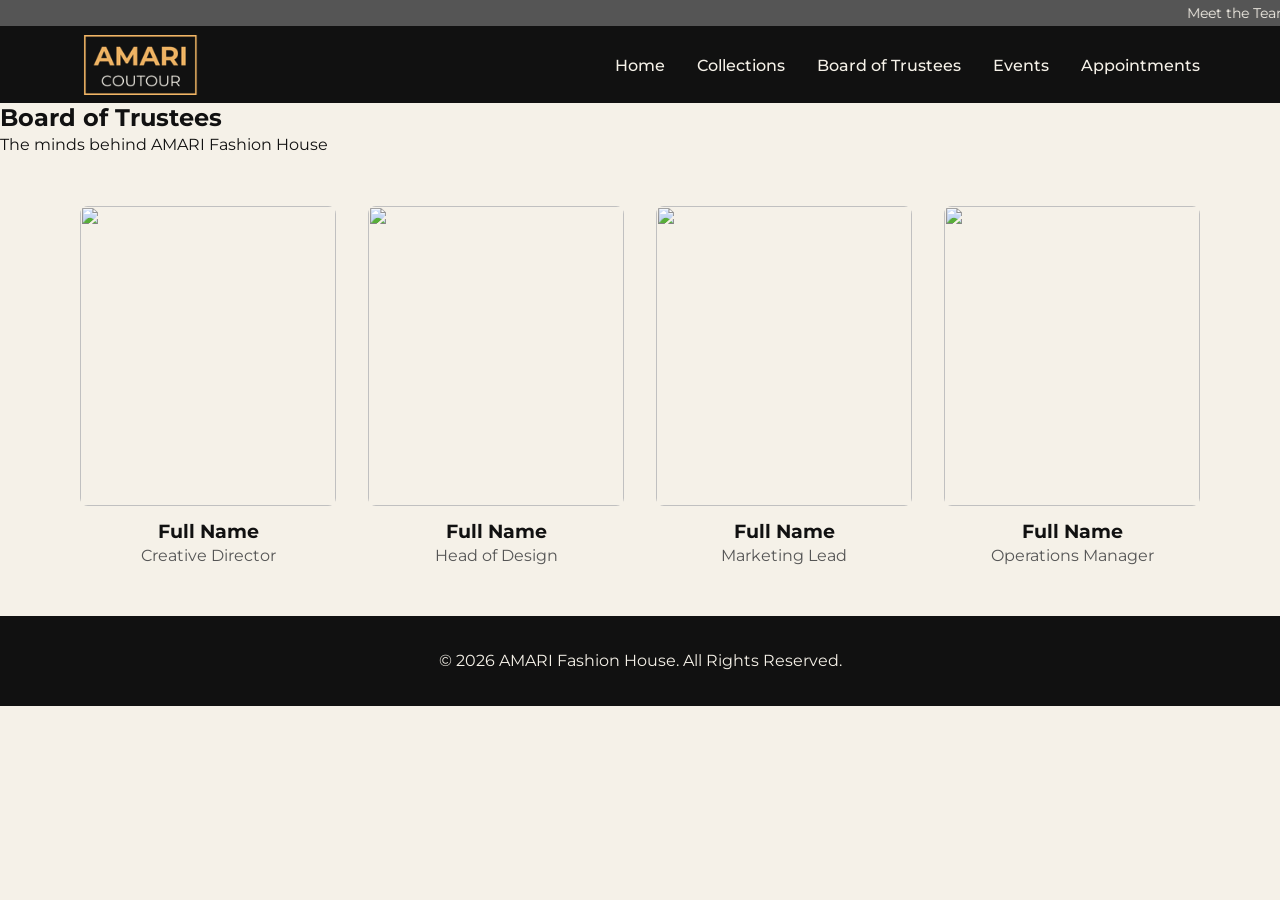
==== board.html @ ef26df4c "project blueprint" ====
<!DOCTYPE html>
<html lang="en">
<head>
    <meta charset="UTF-8">
    <meta name="viewport" content="width=device-width, initial-scale=1.0">
    <title>Board of Trustees | AMARI</title>
    <link rel="stylesheet" href="css/style.css">
    <link rel="stylesheet" href="css/board.css">
</head>

<body>

<marquee>Meet the Team Behind AMARI Fashion House</marquee>

<header>
    <img src="./images/Logos/AmariOfficial.png" alt="amari logo">

    <nav>
        <ul>
            <li><a href="index.html">Home</a></li>
            <li><a href="product.html">Collections</a></li>
            <li><a href="board.html">Board of Trustees</a></li>
            <li><a href="event.html">Events</a></li>
            <li><a href="contact.html">Appointments</a></li>
        </ul>
    </nav>
</header>

<!-- Page Header -->
<section class="page-header">
    <h1>Board of Trustees</h1>
    <p>The minds behind AMARI Fashion House</p>
</section>

<!-- Team Section -->
<section class="board">

    <article class="member">
        <img src="./images/team/member1.jpg" alt="">
        <h3>Full Name</h3>
        <p>Creative Director</p>
    </article>

    <article class="member">
        <img src="./images/team/member2.jpg" alt="">
        <h3>Full Name</h3>
        <p>Head of Design</p>
    </article>

    <article class="member">
        <img src="./images/team/member3.jpg" alt="">
        <h3>Full Name</h3>
        <p>Marketing Lead</p>
    </article>

    <article class="member">
        <img src="./images/team/member4.jpg" alt="">
        <h3>Full Name</h3>
        <p>Operations Manager</p>
    </article>

</section>

<footer>
    <p>© 2026 AMARI Fashion House. All Rights Reserved.</p>
</footer>

</body>
</html>
---- css/style.css ----
@import url('https://fonts.googleapis.com/css2?family=Montserrat:wght@400;600&family=Poppins:wght@300;400;500&display=swap');

:root{
  --text-color: #111111;
  --background-color: #F5F1E8;
  --primary-color: #f0b464;
  --secondary-color: #555555;
  --accent-color: #C9A96E;

  --font-size-xlg: 76px;
  --font-size-lg: 64px;
  --font-size-bg: 32px;
  --font-size-md: 16px;
  --font-size-sm: 14px;
}

*{
  margin: 0;
  padding: 0;
  box-sizing: border-box;
  font-family: 'Montserrat', sans-serif;
}

/* Body */
body {
  background: var(--background-color);
  color: var(--text-color);
  min-height: 100vh;
}

/* Headings */
h1, h2, h3 {
  color: var(--text-color);
}

/* Paragraphs */
p{
  color: var(--text-color);
  font-size: var(--font-size-md);
  line-height: 1.6;
}

/* Buttons */
button {
  background: var(--primary-color);
  color: #fff;
  border: none;
  padding: 12px 24px;
  cursor: pointer;
  margin-top: 10px;
  transition: 0.3s ease;
}

button:hover {
  background: var(--accent-color);
}

/* Marquee */
marquee{
  background-color: var(--secondary-color);
  color: var(--background-color);
  padding: 0.25rem 0;
  font-size: var(--font-size-sm);
  position: absolute;
}

/* Header */
header{
  display: flex;
  justify-content: space-between;
  align-items: center;
  padding: 2.2rem 5rem 0.5rem 5rem;
  background: var(--text-color);
}

header img{
  height: 60px;
}

/* Navigation */
nav ul{
  display: flex;
  list-style: none;
  gap: 2rem;
}

nav a{
  text-decoration: none;
  color: var(--background-color);
  font-weight: 500;
}

nav a:hover{
  color: var(--primary-color);
}

/* Hero Section */
.Hero{
  height: 90vh;
  background: linear-gradient(transparent, black), url("../images/SalesCardImages/f850297ebca636d0d837e245f6a0cebd.jpg");
  background-size: 1080px;
  background-position: center;
  /* text-align: center; */
  justify-content: center;
  padding: 10rem 5rem 0 5rem;
}

.Hero *{
  position: relative;
}

.Hero h2{
  font-size: var(--font-size-xlg);
  margin-bottom: 1rem;
  font-weight: 500;
}

.Hero p{
  font-size: var(--font-size-md);
  font-weight: 500;
  max-width: 600px; 
}
.Hero h2,
.Hero p{
  color: var(--background-color);
  text-shadow: #111111 10px 3px 5px;
}

.Hero button{
  border: 2px solid var(--background-color);
  background:#8e64f02c;
  background-blend-mode:luminosity;
  font-weight: 600;
  letter-spacing: 0.05rem;
  text-shadow: #111111 3px 2px 3px;
  margin: 1rem 0;
}

/* Featured Products */
.featureProduct{
  padding: 4rem 5rem;
}

.featureProduct h2{
  margin-bottom: 2rem;
  font-weight: 100;
  font-size: var(--font-size-bg);
}

.product{
  display: grid;
  grid-template-columns: repeat(auto-fit, minmax(300px, 1fr));
  gap: 2rem;
}

.featureProduct article{
  width: 300px;
}

.featureProduct img{
  width: 100%;
  border-radius: 6px;
}

/* About Section */
.About {
  padding: 4rem 5rem;
  display: grid;
  grid-template-columns: 1fr 1fr;
}

 @media (max-width: 768px) {
  .About {
    grid-template-columns: 1fr;
  }
} 

.About h2{
  margin-bottom: 1rem;
  font-weight: 100;
  font-size: var(--font-size-bg);
}

.about-img{
  border-radius: 1rem;
  box-shadow: 0 4px 8px rgba(0, 0, 0, 0.1);
  padding: 1rem ;
  background: url("../images/SalesCardImages/4.png");
}
/* Call To Action */
.CTA{
  padding: 4rem 5rem;
  background: url("../images/SalesCardImages/cta-bg.png");
  background-size: cover;
}
.CTA h2,
.CTA p{
  color: var(--background-color);
  text-shadow: #111111 3px 2px 3px;
}
.CTA h2{
  font-size: var(--font-size-bg);
  margin-bottom: 1rem;
  color: var(--background-color);
}

.CTA button{
  background: var(--background-color);
  color: var(--text-color);
  &:hover{
    background: var(--text-color);
    color: var(--background-color);
  }
}

/* Footer */
footer p{
  text-align: center;
  padding: 2rem;
  background: var(--text-color);
  color: var(--background-color);
}
---- css/board.css ----
/* Board Section */
.board{
  display: grid;
  grid-template-columns: repeat(4, 1fr);
  gap: 2rem;
  padding: 3rem 5rem;
  text-align: center;
}

.member img{
  width: 100%;
  height: 300px;
  object-fit: cover;
  border-radius: 8px;
}

.member h3{
  margin-top: 10px;
}

.member p{
  color: var(--secondary-color);
}

/* Hover effect (luxury feel) */
.member{
  transition: 0.3s ease;
}

.member:hover{
  transform: translateY(-5px);
}
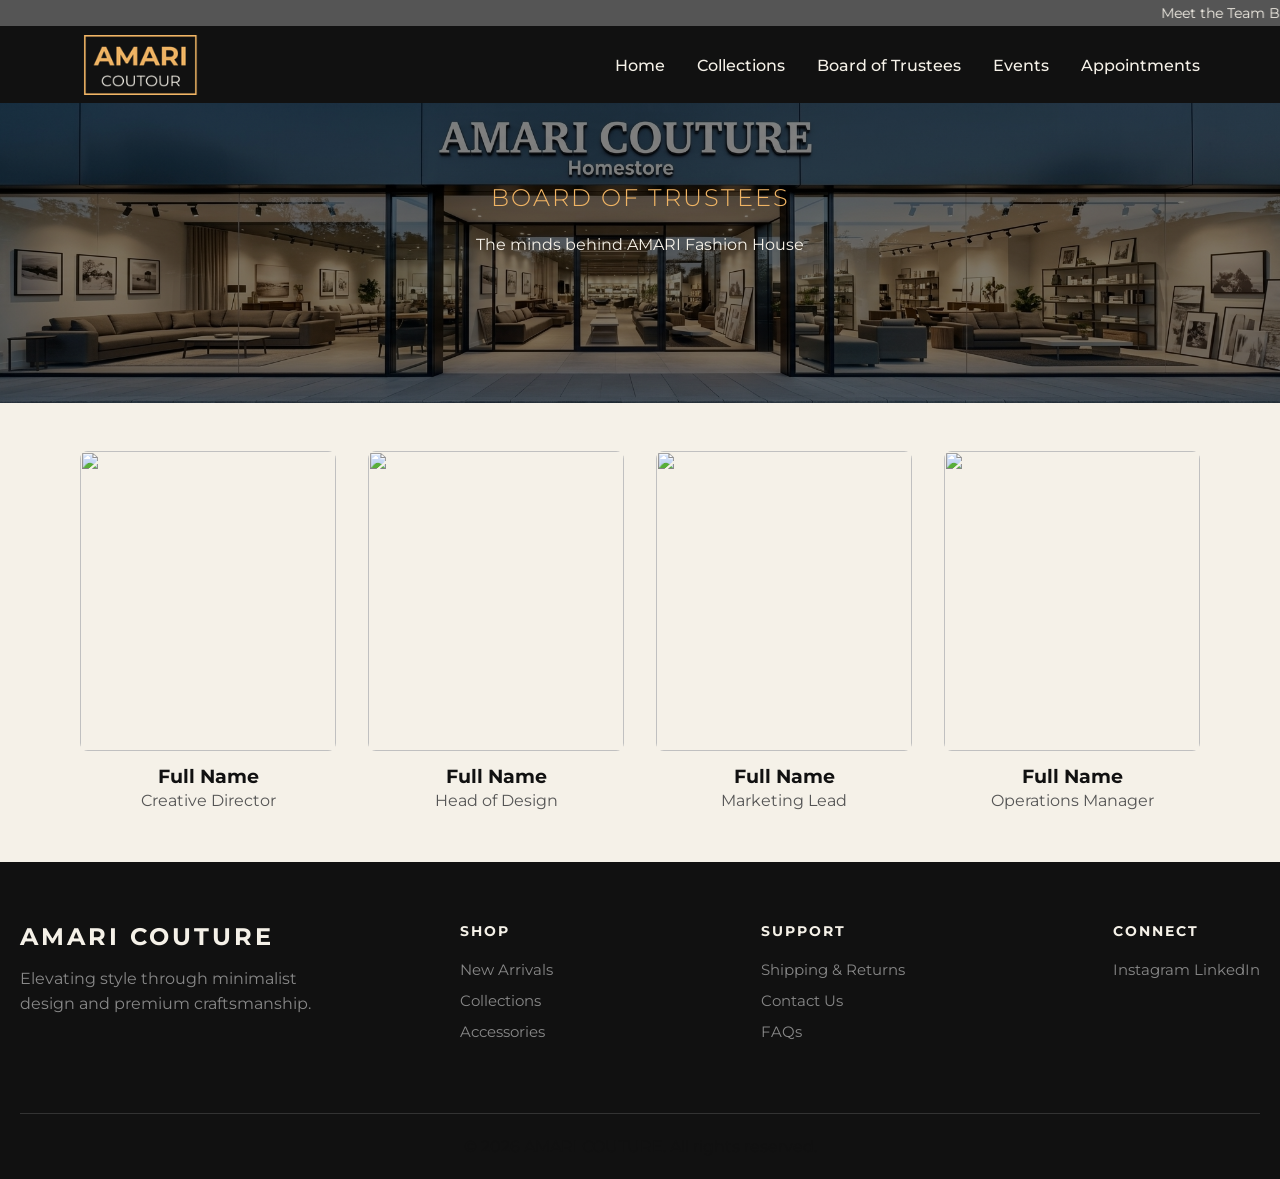
==== commit 8f67d84f: "updated repostory is now LIVE" ====
--- a/board.html
+++ b/board.html
@@ -26,13 +26,11 @@
     </nav>
 </header>
 
-<!-- Page Header -->
 <section class="page-header">
     <h1>Board of Trustees</h1>
     <p>The minds behind AMARI Fashion House</p>
 </section>
 
-<!-- Team Section -->
 <section class="board">
 
     <article class="member">
@@ -61,8 +59,43 @@
 
 </section>
 
-<footer>
-    <p>© 2026 AMARI Fashion House. All Rights Reserved.</p>
+<footer class="site-footer">
+    <div class="footer-container">
+        <div class="footer-brand">
+            <h2 class="brand-logo">AMARI COUTURE</h2>
+            <p>Elevating style through minimalist design and premium craftsmanship.</p>
+        </div>
+
+        <div class="footer-links">
+            <div class="link-column">
+                <h3>Shop</h3>
+                <ul>
+                    <li><a href="product.html">New Arrivals</a></li>
+                    <li><a href="product.html">Collections</a></li>
+                    <li><a href="product.html">Accessories</a></li>
+                </ul>
+            </div>
+            <div class="link-column">
+                <h3>Support</h3>
+                <ul>
+                    <li><a href="product.html">Shipping & Returns</a></li>
+                    <li><a href="contact.html">Contact Us</a></li>
+                    <li><a href="product.html">FAQs</a></li>
+                </ul>
+            </div>
+            <div class="link-column">
+                <h3>Connect</h3>
+                <div class="social-links">
+                    <a href="#">Instagram</a>
+                    <a href="#">LinkedIn</a>
+                </div>
+            </div>
+        </div>
+    </div>
+
+    <div class="footer-bottom">
+        <p>&copy; 2026 AMARI COUTURE. All rights reserved.</p>
+    </div>
 </footer>
 
 </body>
--- a/css/style.css
+++ b/css/style.css
@@ -6,12 +6,17 @@
   --primary-color: #f0b464;
   --secondary-color: #555555;
   --accent-color: #C9A96E;
+  --link-accent-color: #888888;
 
   --font-size-xlg: 76px;
   --font-size-lg: 64px;
   --font-size-bg: 32px;
   --font-size-md: 16px;
   --font-size-sm: 14px;
+
+  --text-shadow: #111111 10px 3px 5px;
+
+  --box-shadow: 0 10px 30px rgba(0,0,0,0.05);
 }
 
 *{
@@ -21,26 +26,25 @@
   font-family: 'Montserrat', sans-serif;
 }
 
-/* Body */
+
 body {
   background: var(--background-color);
   color: var(--text-color);
   min-height: 100vh;
 }
 
-/* Headings */
+
 h1, h2, h3 {
   color: var(--text-color);
 }
 
-/* Paragraphs */
+
 p{
   color: var(--text-color);
   font-size: var(--font-size-md);
   line-height: 1.6;
 }
 
-/* Buttons */
 button {
   background: var(--primary-color);
   color: #fff;
@@ -55,7 +59,7 @@
   background: var(--accent-color);
 }
 
-/* Marquee */
+
 marquee{
   background-color: var(--secondary-color);
   color: var(--background-color);
@@ -64,7 +68,6 @@
   position: absolute;
 }
 
-/* Header */
 header{
   display: flex;
   justify-content: space-between;
@@ -77,7 +80,7 @@
   height: 60px;
 }
 
-/* Navigation */
+
 nav ul{
   display: flex;
   list-style: none;
@@ -94,11 +97,11 @@
   color: var(--primary-color);
 }
 
-/* Hero Section */
+
 .Hero{
   height: 90vh;
-  background: linear-gradient(transparent, black), url("../images/SalesCardImages/f850297ebca636d0d837e245f6a0cebd.jpg");
-  background-size: 1080px;
+  background: linear-gradient(transparent, black), url("../images/SalesCardImages/Amari\ dashboard.png");
+  background-size: cover;
   background-position: center;
   /* text-align: center; */
   justify-content: center;
@@ -136,7 +139,153 @@
   margin: 1rem 0;
 }
 
-/* Featured Products */
+
+.category-sec{
+  display: block;
+  margin: 4rem 0;
+  /* border: 1px solid red; */
+  padding: 1rem 3rem;
+}
+.category-sec h1{
+  margin: 4rem 2rem 2rem;
+  font-weight: 200;
+  color: var(--accent-color);
+  text-transform: uppercase;
+  font-size: var(--font-size-bg);
+}
+
+.categories{
+  display: flex;
+  gap: 20px;
+  /* border: 1px solid green; */
+  justify-content: center;
+  padding: 1rem 2rem;
+  height: 300px;  
+}
+.category1, .category2, .category3{
+  flex: 1;
+  /* display: flex; */
+  padding: 7rem 2rem 0;
+  text-align: center;
+  justify-content: center;
+  border-radius: 1rem;
+}
+
+.category1 p,.category1 h2,
+.category2 p,.category2 h2,
+.category3 p,.category3 h2{
+  color: var(--background-color);
+}
+.category1{
+  background: linear-gradient(transparent,#11618a), url("../images/SalesCardImages/f850297ebca636d0d837e245f6a0cebd.jpg");
+  background-size: cover;
+  background-position: center;
+}
+
+.category2{
+  background: linear-gradient(transparent, #704839), url("../images/SalesCardImages/f850297ebca636d0d837e245f6a0cebd.jpg");
+  background-size: cover;
+  background-position: center;
+}
+.category3{
+  background: linear-gradient(transparent, #e37f91), url("../images/SalesCardImages/896af7eab7643b160a57762320f7c12d.jpg");
+  background-size: cover;
+  background-position: center;
+ }
+
+.collection {
+  max-width: 1500px;
+  padding: 1rem 4rem;
+  margin: 4rem 5rem;
+  /* border: 1px solid red; */
+  background-color: #f7f3ed; 
+}
+
+h1 {
+  color: #d4a373;
+  letter-spacing: 2px;
+  font-weight: 300;
+  margin-bottom: 20px;
+}
+
+.collection-parent {
+  display: grid;
+  /* 3 columns: side columns are equal, middle is wider */
+  grid-template-columns: 1fr 1.5fr 1fr;
+  /* Defining 4 rows to allow for the smaller split images on the left */
+  grid-template-rows: repeat(4, 150px); 
+  gap: 15px;
+}
+
+.child {
+  background-color: #ddd;
+  display: flex;
+  align-items: center;
+  justify-content: center;
+}
+
+/* Left Column */
+.item-1 { 
+  grid-row: 1 / 3; grid-column: 1; 
+  background: url("../images/SalesCardImages/9869d2000db21a0a88c02ad4b06c4df2.jpg");
+  background-size: cover;
+  background-position: center;
+}
+.item-4-a { 
+  grid-row: 3 / 4; grid-column: 1; 
+  background: url("../images/SalesCardImages/6022f0b35d89435a8db541c585396f1b.jpg");
+  background-size: cover;
+  background-position: center;}
+.item-4-b { grid-row: 4 / 5; grid-column: 1; 
+  background: url("../images/SalesCardImages/ac4f8d42f2cdbbd55c38161d51b6f521.jpg");
+  background-size: cover;
+  background-position: center;
+}
+
+/* Middle Column */
+.item-2 { grid-row: 1 / 3; grid-column: 2; 
+  background: url("../images/SalesCardImages/859e04d77bb0037990465d3c28c1fc1a.jpg");
+  background-size: cover;
+  background-position: center;
+}
+.item-5 { grid-row: 3 / 5; grid-column: 2; 
+  background: url("../images/SalesCardImages/8e3e65488ad864d174152fe8b0d3c841.jpg");
+  background-size: cover;
+  background-position: center;
+}
+
+/* Right Column */
+.item-3 { grid-row: 1 / 2; grid-column: 3; 
+  background: url("../images/SalesCardImages/bd1fda2513365a220d92f63c21e58b38.jpg");
+  background-size: cover;
+  background-position: center;
+}
+.item-6 { grid-row: 2 / 4; grid-column: 3; 
+  background: url("../images/SalesCardImages/f850297ebca636d0d837e245f6a0cebd.jpg");
+  background-size: cover;
+  background-position: center;
+}
+
+
+.view-product {
+  grid-row: 4 / 5;
+  grid-column: 3;
+  background-color: #1a1a1a;
+  color: white;
+  display: flex;
+  align-items: center;
+  justify-content: center;
+  font-size: 0.8rem;
+  text-align: center;
+  cursor: pointer;
+  &:hover {
+    background-color: var(--accent-color);
+    transform: scale(1.01);
+    box-shadow: rgba(0, 0, 0, 0.25) 0px 14px 28px, rgba(0, 0, 0, 0.22) 0px 10px 10px;
+    transition: all 0.3s ease;
+  }
+}
+
 .featureProduct{
   padding: 4rem 5rem;
 }
@@ -162,7 +311,6 @@
   border-radius: 6px;
 }
 
-/* About Section */
 .About {
   padding: 4rem 5rem;
   display: grid;
@@ -187,7 +335,7 @@
   padding: 1rem ;
   background: url("../images/SalesCardImages/4.png");
 }
-/* Call To Action */
+
 .CTA{
   padding: 4rem 5rem;
   background: url("../images/SalesCardImages/cta-bg.png");
@@ -213,10 +361,110 @@
   }
 }
 
-/* Footer */
-footer p{
-  text-align: center;
-  padding: 2rem;
-  background: var(--text-color);
-  color: var(--background-color);
+.site-footer {
+    background-color: var(--text-color);
+    color: var(--background-color);
+    padding: 60px 20px 20px 20px;
+    font-family: 'Inter', sans-serif; 
+}
+
+.footer-container {
+    max-width: 1351px;
+    margin: 0 auto;
+    display: flex;
+    flex-wrap: wrap;
+    justify-content: space-between;
+    gap: 40px;
+}
+
+
+.footer-brand {
+    flex: 1 1 300px;
+}
+
+.brand-logo {
+    font-size: 1.5rem;
+    letter-spacing: 3px;
+    margin-bottom: 15px;
+    font-weight: 700;
+    color: var(--background-color);
+}
+
+.footer-brand p {
+    color: var(--link-accent-color);
+    line-height: 1.6;
+    max-width: 300px;
+}
+
+
+.footer-links {
+    flex: 2 1 600px;
+    display: flex;
+    justify-content: space-between;
+    flex-wrap: wrap;
+    gap: 30px;
+}
+
+.link-column h3 {
+    font-size: 0.9rem;
+    text-transform: uppercase;
+    letter-spacing: 2px;
+    margin-bottom: 20px;
+    color: var(--background-color);
+}
+
+.link-column ul {
+    list-style: none;
+    padding: 0;
+}
+
+.link-column ul li {
+    margin-bottom: 12px;
+}
+
+.link-column a {
+    text-decoration: none;
+    color: var(--link-accent-color);
+    font-size: 0.95rem;
+    transition: color 0.3s ease;
+}
+
+.link-column a:hover {
+    color: #fff;
+}
+
+
+.footer-bottom {
+    max-width: var(--max-width);
+    margin: 60px auto 0 auto;
+    padding-top: 20px;
+    border-top: 1px solid #333;
+    text-align: center;
+    font-size: 0.8rem;
+    color: var(--link-accent-color);
+}
+
+
+@media (max-width: 768px) {
+    .footer-container {
+        flex-direction: column;
+        text-align: center;
+    }
+    
+    .footer-brand {
+        margin-bottom: 20px;
+    }
+    
+    .footer-brand p {
+        margin: 0 auto;
+    }
+
+    .footer-links {
+        justify-content: center;
+        text-align: center;
+    }
+    
+    .link-column {
+        flex: 1 1 100%;
+    }
 }
--- a/css/board.css
+++ b/css/board.css
@@ -1,4 +1,20 @@
-/* Board Section */
+.page-header {
+  text-align: center;
+  background: linear-gradient(rgba(0, 0, 0, 0.5), rgba(0, 0, 0, 0.5)), 
+                url('../images/SalesCardImages/boardPG.png');
+    background-size: cover;
+    background-position: center;
+    height: 300px;
+    align-items: center;
+    padding: 5rem 0 0;
+}
+.page-header p{
+    color: var(--background-color);
+}
+.page-header h1 {
+    color: var(--primary-color);
+    text-transform: uppercase;
+}
 .board{
   display: grid;
   grid-template-columns: repeat(4, 1fr);
@@ -22,7 +38,6 @@
   color: var(--secondary-color);
 }
 
-/* Hover effect (luxury feel) */
 .member{
   transition: 0.3s ease;
 }
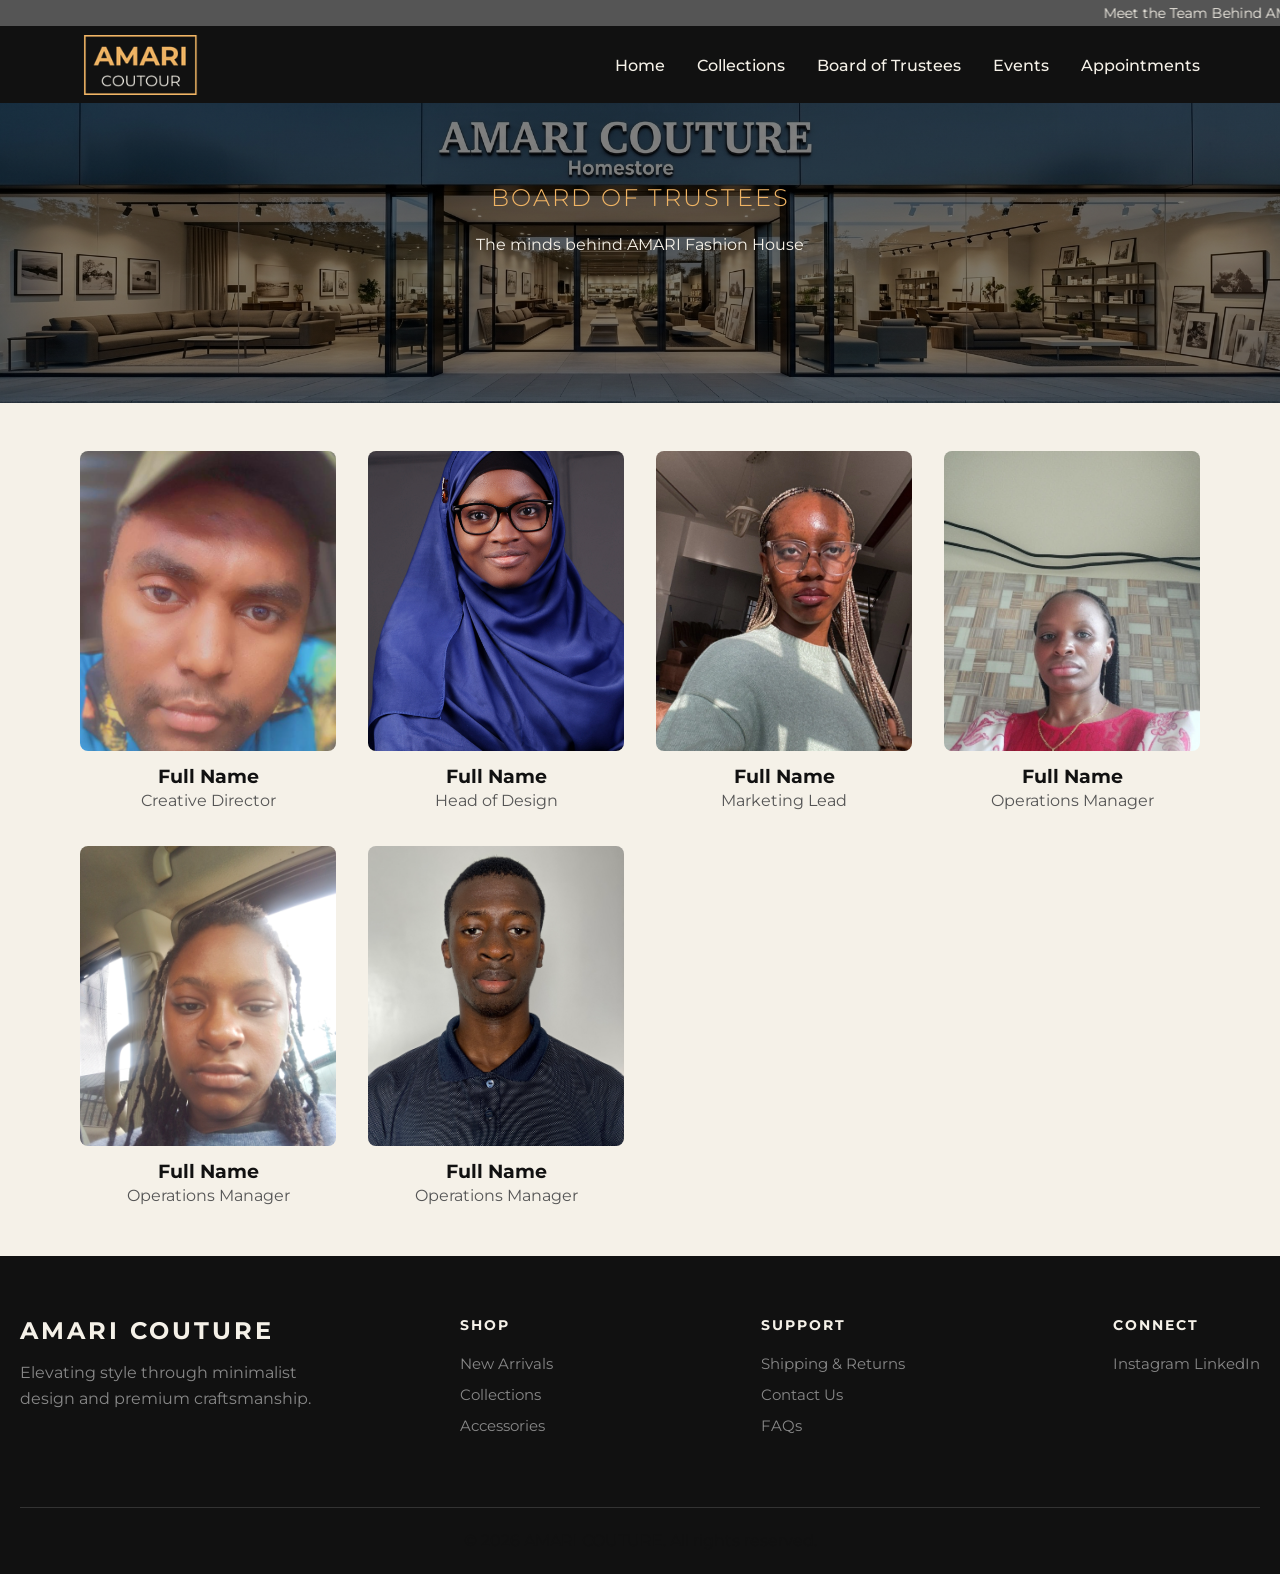
==== commit b8b6cb87: "updated responsiveness" ====
--- a/board.html
+++ b/board.html
@@ -34,25 +34,35 @@
 <section class="board">
 
     <article class="member">
-        <img src="./images/team/member1.jpg" alt="">
+        <img src="./images/Trustees/Prosper Onyebuchi.jpg" alt="">
         <h3>Full Name</h3>
         <p>Creative Director</p>
     </article>
 
     <article class="member">
-        <img src="./images/team/member2.jpg" alt="">
+        <img src="./images/Trustees/Maryam Aderinto.jpg" alt="">
         <h3>Full Name</h3>
         <p>Head of Design</p>
     </article>
 
     <article class="member">
-        <img src="./images/team/member3.jpg" alt="">
+        <img src="./images/Trustees/Victory Chimechefulam.webp" alt="">
         <h3>Full Name</h3>
         <p>Marketing Lead</p>
     </article>
 
     <article class="member">
-        <img src="./images/team/member4.jpg" alt="">
+        <img src="./images/Trustees/phebe aghogho.jpg" alt="">
+        <h3>Full Name</h3>
+        <p>Operations Manager</p>
+    </article>
+    <article class="member">
+        <img src="./images/Trustees/ORE AJIBIKE.jpg" alt="">
+        <h3>Full Name</h3>
+        <p>Operations Manager</p>
+    </article>
+    <article class="member">
+        <img src="./images/Trustees/Somto Okorie.jpg" alt="">
         <h3>Full Name</h3>
         <p>Operations Manager</p>
     </article>
--- a/css/style.css
+++ b/css/style.css
@@ -14,9 +14,17 @@
   --font-size-md: 16px;
   --font-size-sm: 14px;
 
-  --text-shadow: #111111 10px 3px 5px;
+  --text-shadow: #111111 3px 1px 5px;
 
   --box-shadow: 0 10px 30px rgba(0,0,0,0.05);
+}
+/* Update your variables for responsiveness */
+@media (max-width: 768px) {
+  :root {
+    --font-size-xlg: 40px; /* Reduced from 76px */
+    --font-size-lg: 32px;
+    --font-size-bg: 24px;
+  }
 }
 
 *{
@@ -137,6 +145,30 @@
   letter-spacing: 0.05rem;
   text-shadow: #111111 3px 2px 3px;
   margin: 1rem 0;
+}
+@media (max-width: 768px) {
+  header {
+    padding: 1rem 1.5rem;
+    flex-direction: column;
+    gap: 1rem;
+  }
+
+  nav ul {
+    gap: 1rem;
+    flex-wrap: wrap;
+    justify-content: center;
+  }
+
+  .Hero {
+    padding: 6rem 1.5rem 2rem;
+    height: auto;
+    min-height: 70vh;
+    text-align: center;
+  }
+  
+  .Hero p {
+    margin: 0 auto;
+  }
 }
 
 
@@ -293,7 +325,10 @@
 .featureProduct h2{
   margin-bottom: 2rem;
   font-weight: 100;
+  text-transform: uppercase;
+  color: var(--accent-color);
   font-size: var(--font-size-bg);
+  letter-spacing: 2px;
 }
 
 .product{
@@ -311,11 +346,7 @@
   border-radius: 6px;
 }
 
-.About {
-  padding: 4rem 5rem;
-  display: grid;
-  grid-template-columns: 1fr 1fr;
-}
+
 
  @media (max-width: 768px) {
   .About {
--- a/css/board.css
+++ b/css/board.css
@@ -22,6 +22,16 @@
   padding: 3rem 5rem;
   text-align: center;
 }
+@media (max-width: 768px){
+  .board{
+    grid-template-columns: repeat(2, 1fr);
+  }
+}
+@media (max-width: 425px){
+  .board{
+    grid-template-columns: 1fr;
+  }
+}
 
 .member img{
   width: 100%;
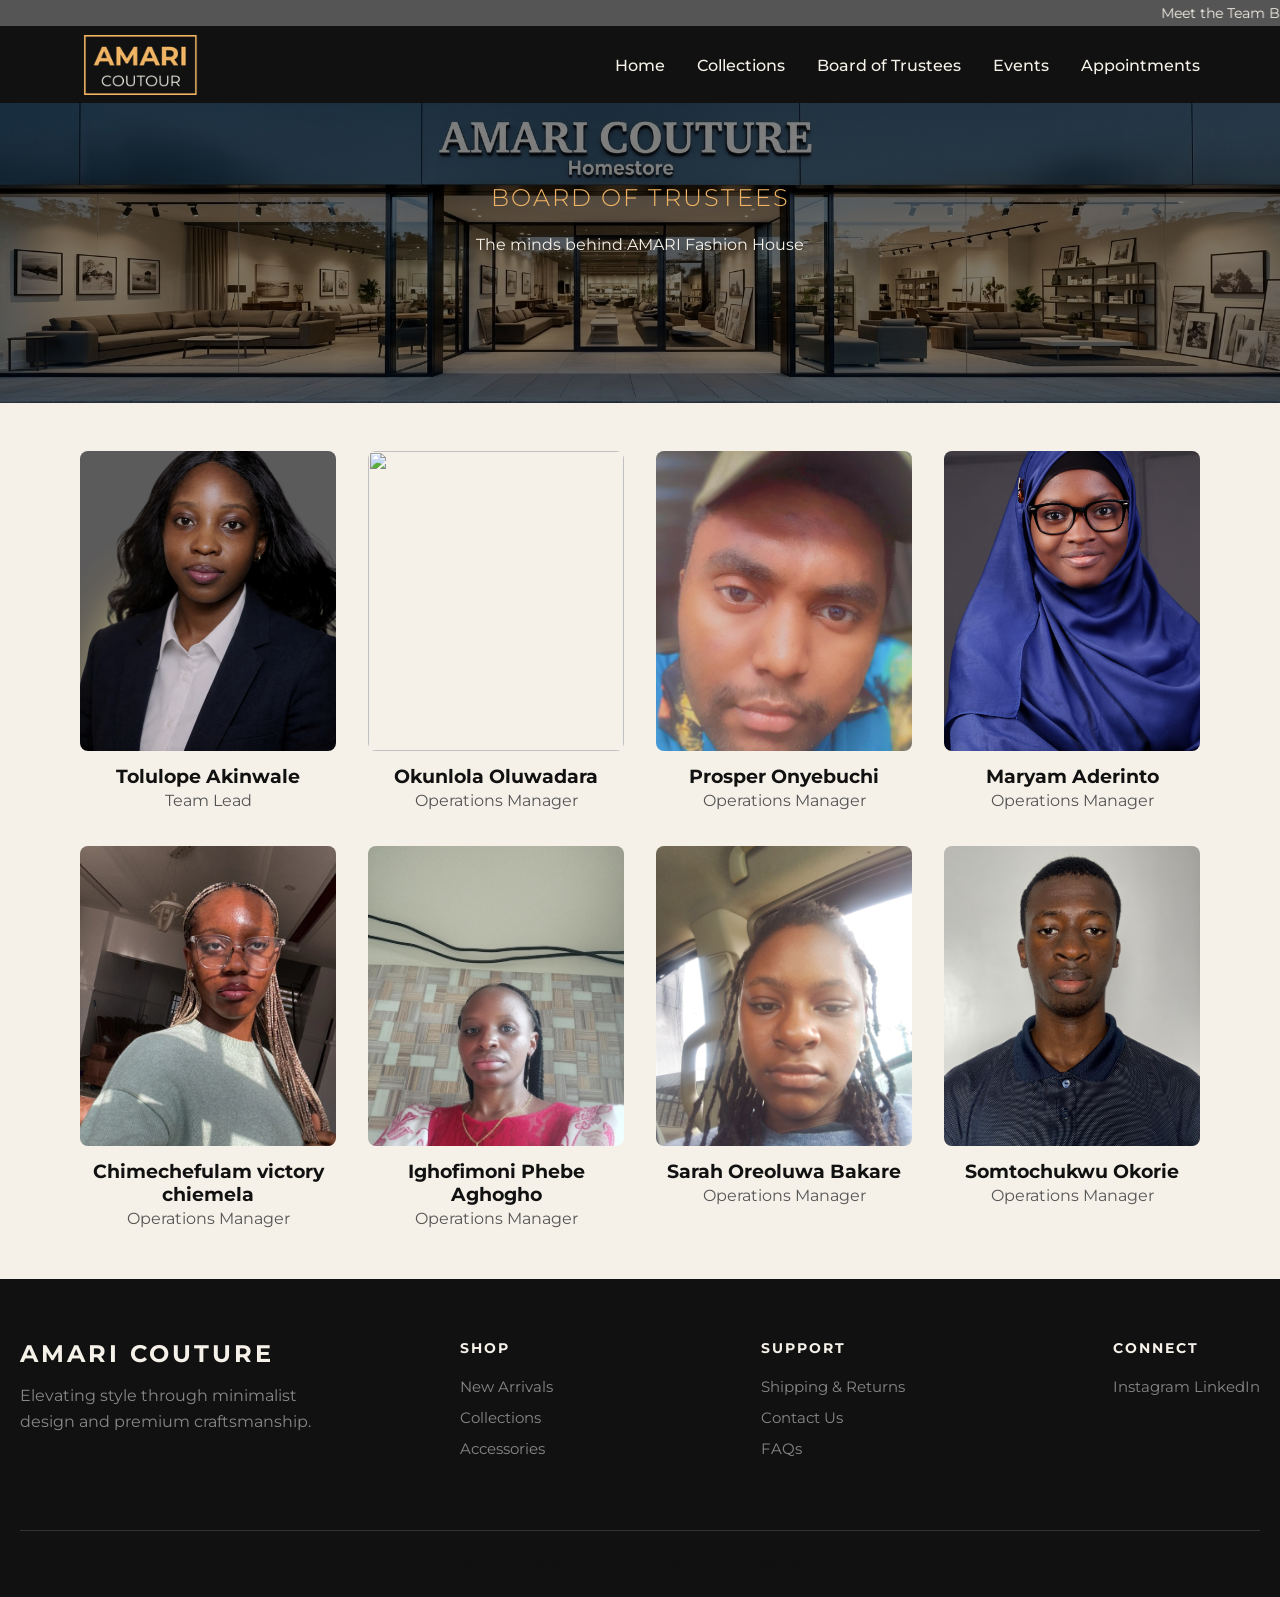
==== commit 109cac8e: "board of trustees added" ====
--- a/board.html
+++ b/board.html
@@ -34,36 +34,46 @@
 <section class="board">
 
     <article class="member">
+        <img src="./images/Trustees/Tolulope Akinwale.png" alt="">
+        <h3>Tolulope Akinwale</h3>
+        <p>Team Lead</p>
+    </article>
+    <article class="member">
+        <img src="./images/Trustees/Oluwadara Okunlola.jpg" alt="">
+        <h3>Okunlola Oluwadara</h3>
+        <p>Operations Manager</p>
+    </article>
+    <article class="member">
         <img src="./images/Trustees/Prosper Onyebuchi.jpg" alt="">
-        <h3>Full Name</h3>
-        <p>Creative Director</p>
+        <h3>Prosper Onyebuchi</h3>
+        <p>Operations Manager</p>
     </article>
 
     <article class="member">
         <img src="./images/Trustees/Maryam Aderinto.jpg" alt="">
-        <h3>Full Name</h3>
-        <p>Head of Design</p>
+        <h3>Maryam Aderinto</h3>
+        <p>Operations Manager</p>
     </article>
 
     <article class="member">
         <img src="./images/Trustees/Victory Chimechefulam.webp" alt="">
-        <h3>Full Name</h3>
-        <p>Marketing Lead</p>
+        <h3>Chimechefulam victory chiemela</h3>
+        <p>Operations Manager</p>
     </article>
 
     <article class="member">
         <img src="./images/Trustees/phebe aghogho.jpg" alt="">
-        <h3>Full Name</h3>
+        <h3>Ighofimoni Phebe Aghogho</h3>
         <p>Operations Manager</p>
     </article>
     <article class="member">
         <img src="./images/Trustees/ORE AJIBIKE.jpg" alt="">
-        <h3>Full Name</h3>
+        <h3>Sarah Oreoluwa Bakare</h3>
         <p>Operations Manager</p>
     </article>
     <article class="member">
         <img src="./images/Trustees/Somto Okorie.jpg" alt="">
-        <h3>Full Name</h3>
+        <h3>Somtochukwu Okorie</h3>
         <p>Operations Manager</p>
     </article>
 
--- a/css/style.css
+++ b/css/style.css
@@ -148,7 +148,7 @@
 }
 @media (max-width: 768px) {
   header {
-    padding: 1rem 1.5rem;
+    padding: 2rem 1.5rem;
     flex-direction: column;
     gap: 1rem;
   }
@@ -242,9 +242,7 @@
 
 .collection-parent {
   display: grid;
-  /* 3 columns: side columns are equal, middle is wider */
   grid-template-columns: 1fr 1.5fr 1fr;
-  /* Defining 4 rows to allow for the smaller split images on the left */
   grid-template-rows: repeat(4, 150px); 
   gap: 15px;
 }
@@ -256,7 +254,7 @@
   justify-content: center;
 }
 
-/* Left Column */
+
 .item-1 { 
   grid-row: 1 / 3; grid-column: 1; 
   background: url("../images/SalesCardImages/9869d2000db21a0a88c02ad4b06c4df2.jpg");
@@ -274,7 +272,6 @@
   background-position: center;
 }
 
-/* Middle Column */
 .item-2 { grid-row: 1 / 3; grid-column: 2; 
   background: url("../images/SalesCardImages/859e04d77bb0037990465d3c28c1fc1a.jpg");
   background-size: cover;
@@ -286,7 +283,7 @@
   background-position: center;
 }
 
-/* Right Column */
+
 .item-3 { grid-row: 1 / 2; grid-column: 3; 
   background: url("../images/SalesCardImages/bd1fda2513365a220d92f63c21e58b38.jpg");
   background-size: cover;
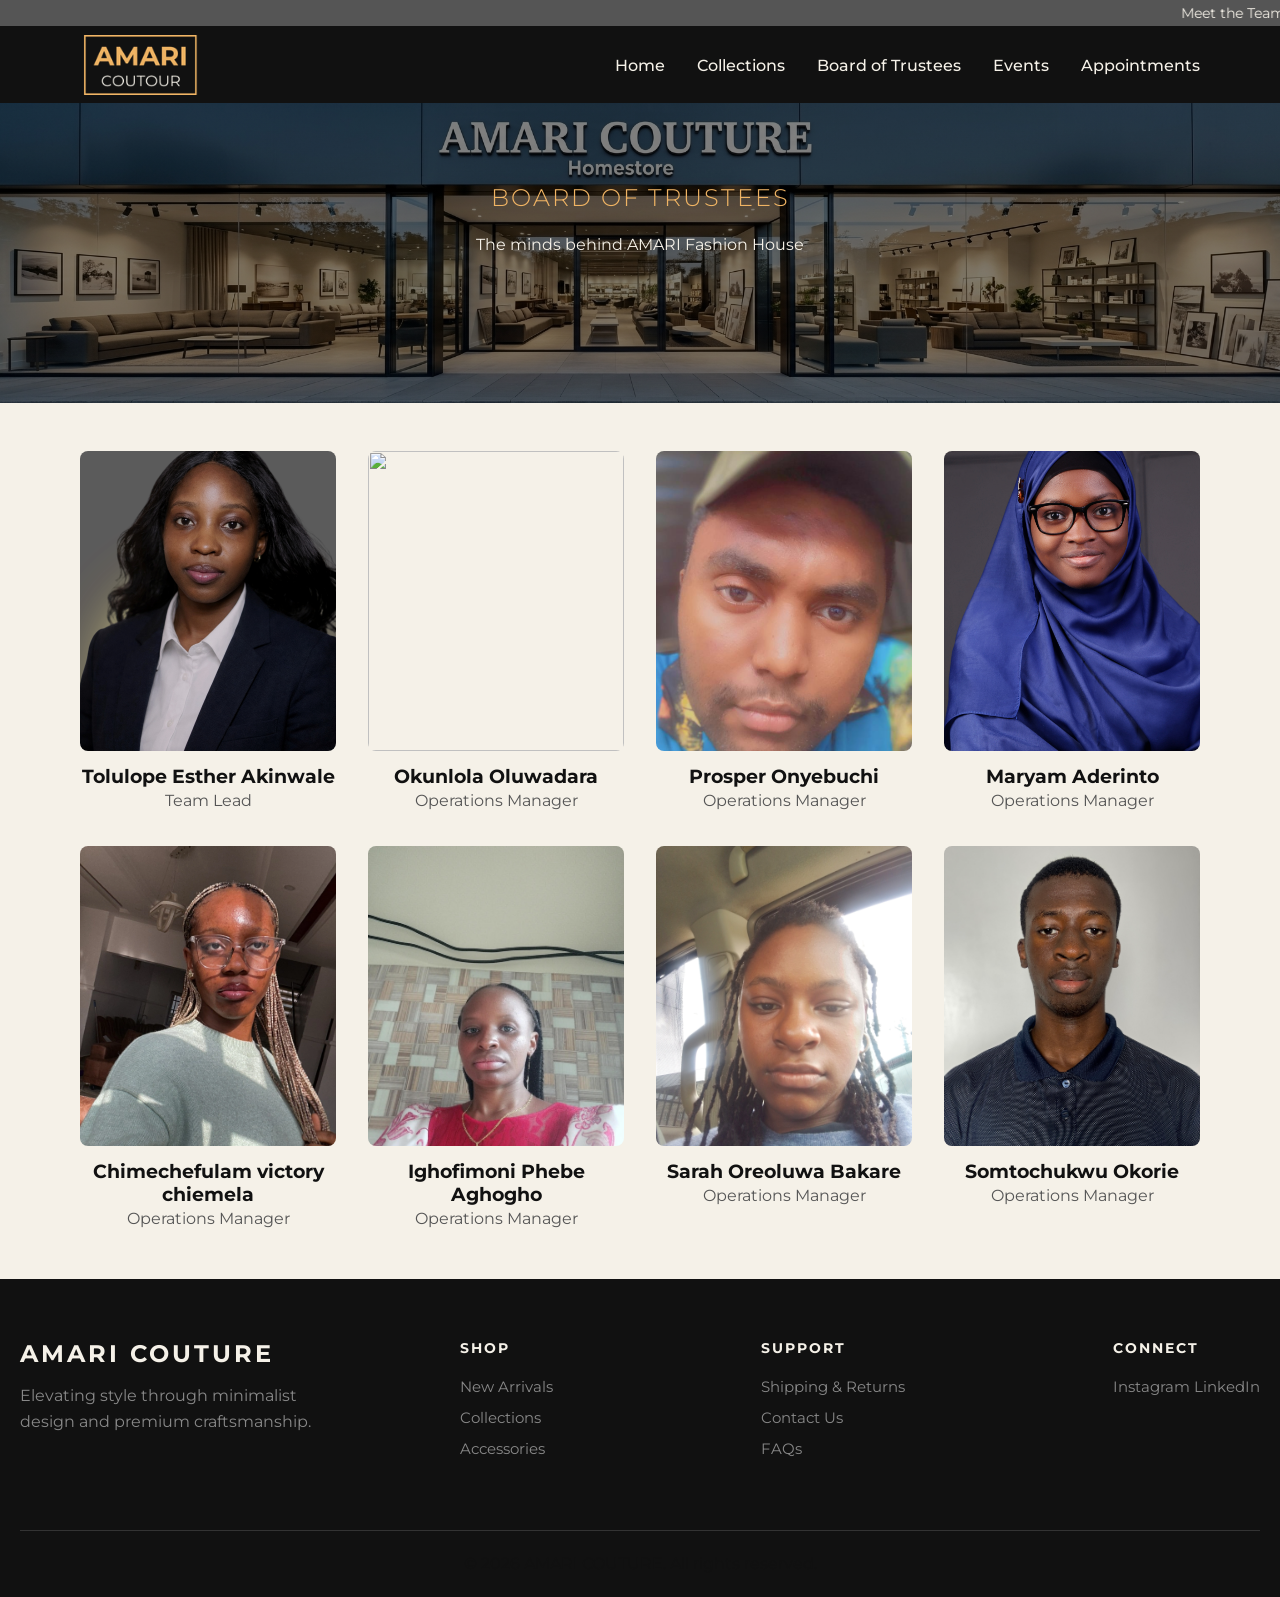
==== commit 478fe5ec: "names updated" ====
--- a/board.html
+++ b/board.html
@@ -35,7 +35,7 @@
 
     <article class="member">
         <img src="./images/Trustees/Tolulope Akinwale.png" alt="">
-        <h3>Tolulope Akinwale</h3>
+        <h3>Tolulope Esther Akinwale</h3>
         <p>Team Lead</p>
     </article>
     <article class="member">
--- a/css/style.css
+++ b/css/style.css
@@ -224,6 +224,16 @@
   background-size: cover;
   background-position: center;
  }
+ @media (max-width: 768px) {
+  .categories {
+    flex-direction: column;
+    height: auto;
+  }
+}
+
+  .category1, .category2, .category3 {
+    padding: 4rem 2rem;
+  }
 
 .collection {
   max-width: 1500px;
@@ -232,6 +242,7 @@
   /* border: 1px solid red; */
   background-color: #f7f3ed; 
 }
+
 
 h1 {
   color: #d4a373;
@@ -318,6 +329,21 @@
 .featureProduct{
   padding: 4rem 5rem;
 }
+@media (max-width: 768px) {
+  .featureProduct {
+    padding: 2rem 1.5rem;
+  }
+}
+@media (max-width: 425px) {
+  .featureProduct {
+    padding: 1rem;
+  }
+}
+@media (max-width: 320px) {
+  .featureProduct {
+    padding: 0.5rem;
+  }
+}
 
 .featureProduct h2{
   margin-bottom: 2rem;
@@ -334,6 +360,48 @@
   gap: 2rem;
 }
 
+
+@media (max-width: 425px) {
+    .collection {
+        margin: 1.5rem 0; 
+        padding: 1rem;
+        background-color: transparent; 
+    }
+
+    .collection h1 {
+        text-align: center;
+        font-size: 1.4rem;
+        margin-bottom: 1.5rem;
+    }
+
+    .collection-parent {
+        display: flex; 
+        flex-direction: column;
+        gap: 12px;
+        height: auto;
+    }
+
+    .child {
+        width: 100%;
+        height: 450px;
+        grid-column: auto !important;
+        grid-row: auto !important;   
+        border-radius: 4px;
+    }
+
+    .item-4-a, .item-4-b {
+        height: 250px; 
+    }
+
+    .view-product {
+        width: 100%;
+        height: 60px;
+        font-size: 0.9rem;
+        letter-spacing: 2px;
+        margin-top: 10px;
+    }
+}
+
 .featureProduct article{
   width: 300px;
 }
@@ -349,6 +417,9 @@
   .About {
     grid-template-columns: 1fr;
   }
+      .featureProduct article {
+      width: 100%;
+    }
 } 
 
 .About h2{
